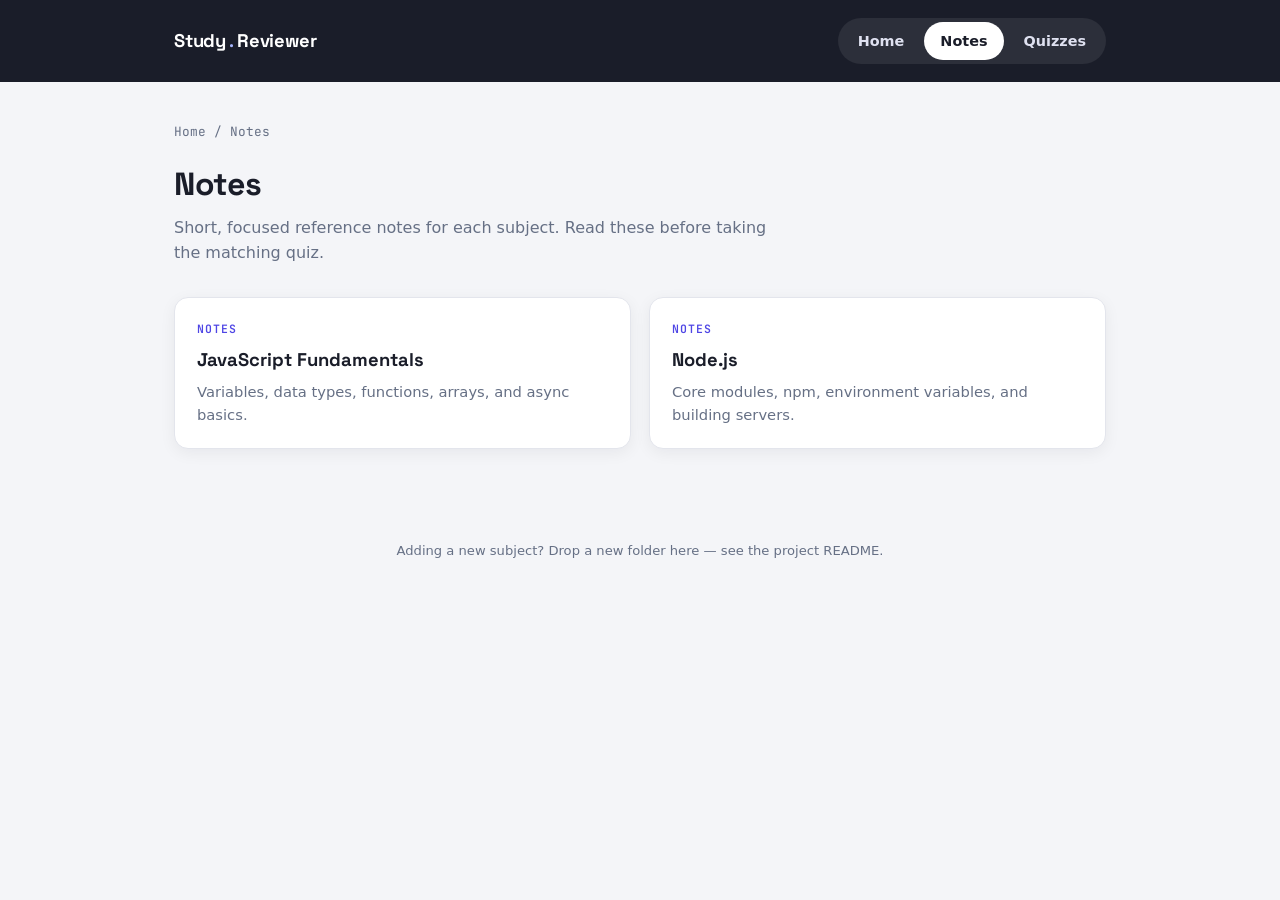
==== notes/index.html @ 321b6158 "revamp" ====
<!DOCTYPE html>
<html lang="en">
<head>
<meta charset="UTF-8">
<meta name="viewport" content="width=device-width, initial-scale=1.0">
<title>Notes — Study Reviewer</title>
<link rel="stylesheet" href="../assets/css/style.css">
</head>
<body>

<header class="site-header">
  <div class="site-header__inner">
    <a class="brand" href="../index.html">Study<span>.</span>Reviewer</a>
    <nav class="site-nav">
      <a href="../index.html">Home</a>
      <a href="index.html" class="is-active">Notes</a>
      <a href="../quizzes/index.html">Quizzes</a>
    </nav>
  </div>
</header>

<main>
  <div class="breadcrumb"><a href="../index.html">Home</a> / Notes</div>
  <h1 class="page-title">Notes</h1>
  <p class="page-subtitle">Short, focused reference notes for each subject. Read these before taking the matching quiz.</p>

  <div class="card-grid">
    <a class="card" href="javascript/index.html">
      <span class="card__eyebrow">Notes</span>
      <h3 class="card__title">JavaScript Fundamentals</h3>
      <p class="card__desc">Variables, data types, functions, arrays, and async basics.</p>
    </a>
    <a class="card" href="nodejs/index.html">
      <span class="card__eyebrow">Notes</span>
      <h3 class="card__title">Node.js</h3>
      <p class="card__desc">Core modules, npm, environment variables, and building servers.</p>
    </a>
  </div>
</main>

<footer class="site-footer">Adding a new subject? Drop a new folder here — see the project README.</footer>

</body>
</html>
---- assets/css/style.css ----
/* ==========================================================================
   Study Reviewer — shared stylesheet
   Used by every page in the site (root, /notes/**, /quizzes/**)
   ========================================================================== */

@import url('https://fonts.googleapis.com/css2?family=Space+Grotesk:wght@500;600;700&family=JetBrains+Mono:wght@400;600&display=swap');

:root {
  --bg: #f4f5f8;
  --surface: #ffffff;
  --ink: #1a1d29;
  --muted: #667085;
  --border: #e3e5ec;

  --accent: #4f46e5;
  --accent-dark: #3730a3;
  --accent-soft: #eef0fd;

  --good: #16a34a;
  --good-soft: #e9f8ee;
  --bad: #dc2626;
  --bad-soft: #fdecec;

  --radius: 14px;
  --radius-sm: 8px;
  --shadow: 0 4px 16px rgba(20, 22, 40, 0.06);

  --font-display: 'Space Grotesk', system-ui, sans-serif;
  --font-body: system-ui, -apple-system, 'Segoe UI', Roboto, sans-serif;
  --font-mono: 'JetBrains Mono', 'Courier New', Courier, monospace;
}

* { box-sizing: border-box; }

html { scroll-behavior: smooth; }

body {
  margin: 0;
  min-height: 100vh;
  background: var(--bg);
  color: var(--ink);
  font-family: var(--font-body);
  line-height: 1.55;
}

a { color: var(--accent); text-decoration: none; }
a:hover { text-decoration: underline; }

img, svg { max-width: 100%; }

/* ---------- Layout shell ---------- */

.site-header {
  background: var(--ink);
  color: #fff;
}

.site-header__inner {
  max-width: 980px;
  margin: 0 auto;
  padding: 18px 24px;
  display: flex;
  align-items: center;
  justify-content: space-between;
  flex-wrap: wrap;
  gap: 12px;
}

.brand {
  font-family: var(--font-display);
  font-weight: 700;
  font-size: 1.15rem;
  color: #fff;
  letter-spacing: -0.01em;
}

.brand span {
  color: #a5b4fc;
  font-family: var(--font-mono);
  font-weight: 400;
}

.brand:hover { text-decoration: none; opacity: 0.9; }

.site-nav {
  display: flex;
  gap: 4px;
  background: rgba(255, 255, 255, 0.08);
  padding: 4px;
  border-radius: 999px;
}

.site-nav a {
  color: #dfe1f0;
  font-size: 0.9rem;
  font-weight: 600;
  padding: 8px 16px;
  border-radius: 999px;
}

.site-nav a:hover { text-decoration: none; background: rgba(255, 255, 255, 0.08); }

.site-nav a.is-active {
  background: #fff;
  color: var(--ink);
}

main {
  max-width: 980px;
  margin: 0 auto;
  padding: 40px 24px 64px;
}

.breadcrumb {
  font-family: var(--font-mono);
  font-size: 0.8rem;
  color: var(--muted);
  margin-bottom: 18px;
}

.breadcrumb a { color: var(--muted); }
.breadcrumb a:hover { color: var(--accent); }

.site-footer {
  text-align: center;
  padding: 28px 24px 40px;
  color: var(--muted);
  font-size: 0.82rem;
}

/* ---------- Page headers ---------- */

.page-title {
  font-family: var(--font-display);
  font-size: 2rem;
  font-weight: 700;
  letter-spacing: -0.01em;
  margin: 0 0 6px;
}

.page-subtitle {
  color: var(--muted);
  margin: 0 0 32px;
  max-width: 60ch;
}

/* ---------- Topic / section cards (home, notes hub, quizzes hub) ---------- */

.card-grid {
  display: grid;
  grid-template-columns: repeat(auto-fit, minmax(230px, 1fr));
  gap: 18px;
}

.card {
  display: block;
  background: var(--surface);
  border: 1px solid var(--border);
  border-radius: var(--radius);
  padding: 22px;
  box-shadow: var(--shadow);
  transition: transform 0.15s ease, box-shadow 0.15s ease;
}

a.card:hover {
  text-decoration: none;
  transform: translateY(-2px);
  box-shadow: 0 8px 24px rgba(20, 22, 40, 0.1);
}

.card__eyebrow {
  font-family: var(--font-mono);
  font-size: 0.72rem;
  text-transform: uppercase;
  letter-spacing: 0.08em;
  color: var(--accent);
  font-weight: 600;
  margin-bottom: 8px;
  display: block;
}

.card__title {
  font-family: var(--font-display);
  font-size: 1.15rem;
  font-weight: 700;
  color: var(--ink);
  margin: 0 0 6px;
}

.card__desc {
  color: var(--muted);
  font-size: 0.92rem;
  margin: 0;
}

/* ---------- Section hub blocks (used on home page) ---------- */

.hub-section { margin-bottom: 44px; }

.hub-section__head {
  display: flex;
  align-items: baseline;
  justify-content: space-between;
  margin-bottom: 14px;
}

.hub-section__head h2 {
  font-family: var(--font-display);
  font-size: 1.3rem;
  margin: 0;
}

.hub-section__head a {
  font-size: 0.85rem;
  font-weight: 600;
}

/* ---------- Notes pages ---------- */

.notes-content {
  background: var(--surface);
  border: 1px solid var(--border);
  border-radius: var(--radius);
  box-shadow: var(--shadow);
  padding: 32px clamp(20px, 4vw, 44px);
}

.notes-content h2 {
  font-family: var(--font-display);
  font-size: 1.35rem;
  margin: 36px 0 12px;
  padding-top: 8px;
  border-top: 1px solid var(--border);
}

.notes-content h2:first-child {
  margin-top: 0;
  padding-top: 0;
  border-top: none;
}

.notes-content h3 {
  font-family: var(--font-display);
  font-size: 1.05rem;
  margin: 22px 0 8px;
}

.notes-content p { margin: 0 0 12px; }

.notes-content ul, .notes-content ol {
  margin: 0 0 14px;
  padding-left: 22px;
}

.notes-content li { margin-bottom: 6px; }

.notes-content code {
  font-family: var(--font-mono);
  background: var(--accent-soft);
  color: var(--accent-dark);
  padding: 2px 6px;
  border-radius: 4px;
  font-size: 0.88em;
}

.notes-content pre {
  background: var(--ink);
  color: #e6e8f5;
  padding: 16px 18px;
  border-radius: var(--radius-sm);
  overflow-x: auto;
  margin: 0 0 16px;
}

.notes-content pre code {
  background: none;
  color: inherit;
  padding: 0;
}

.note-tip {
  background: var(--good-soft);
  border-left: 4px solid var(--good);
  padding: 12px 16px;
  border-radius: var(--radius-sm);
  font-size: 0.92rem;
  margin: 0 0 16px;
}

/* ---------- Quiz set selection ---------- */

.set-grid {
  display: grid;
  grid-template-columns: repeat(auto-fit, minmax(220px, 1fr));
  gap: 16px;
}

.set-card {
  background: var(--surface);
  border: 2px solid var(--border);
  border-radius: var(--radius);
  padding: 20px;
  text-align: left;
  cursor: pointer;
  font-family: var(--font-body);
  transition: 0.15s ease;
}

.set-card:hover {
  border-color: var(--accent);
  transform: translateY(-2px);
  box-shadow: var(--shadow);
}

.set-card__label {
  font-family: var(--font-display);
  font-weight: 700;
  font-size: 1.05rem;
  margin-bottom: 4px;
}

.set-card__count {
  font-family: var(--font-mono);
  font-size: 0.8rem;
  color: var(--muted);
}

/* ---------- Quiz runner ---------- */

.quiz-shell {
  background: var(--surface);
  border: 1px solid var(--border);
  border-radius: var(--radius);
  box-shadow: var(--shadow);
  padding: clamp(20px, 4vw, 36px);
}

.quiz-progress {
  font-family: var(--font-mono);
  font-size: 0.8rem;
  color: var(--muted);
  margin-bottom: 10px;
}

.progress-bar {
  height: 6px;
  background: var(--border);
  border-radius: 999px;
  overflow: hidden;
  margin-bottom: 24px;
}

.progress-bar__fill {
  height: 100%;
  background: var(--accent);
  border-radius: 999px;
  transition: width 0.25s ease;
}

.question-text {
  font-family: var(--font-display);
  font-size: 1.2rem;
  font-weight: 600;
  line-height: 1.5;
  white-space: pre-wrap;
  word-break: break-word;
  margin-bottom: 22px;
}

.options {
  display: flex;
  flex-direction: column;
  gap: 10px;
}

.option-btn {
  width: 100%;
  text-align: left;
  padding: 14px 16px;
  font-size: 0.98rem;
  font-family: var(--font-body);
  font-weight: 500;
  border: 2px solid var(--border);
  border-radius: var(--radius-sm);
  background: #fff;
  cursor: pointer;
  transition: 0.15s ease;
}

.option-btn:hover:not(:disabled) {
  border-color: var(--accent);
  background: var(--accent-soft);
}

.option-btn:disabled { cursor: default; }

.option-btn.is-correct {
  border-color: var(--good);
  background: var(--good-soft);
  color: #14532d;
}

.option-btn.is-wrong {
  border-color: var(--bad);
  background: var(--bad-soft);
  color: #7f1d1d;
}

.quiz-feedback {
  margin-top: 16px;
  font-weight: 600;
  font-size: 0.95rem;
  min-height: 1.3em;
}

.quiz-feedback.correct { color: var(--good); }
.quiz-feedback.wrong { color: var(--bad); }

.quiz-actions {
  margin-top: 20px;
  display: flex;
  justify-content: flex-end;
}

.btn {
  display: inline-block;
  font-family: var(--font-body);
  font-weight: 600;
  font-size: 0.92rem;
  padding: 11px 20px;
  border-radius: 999px;
  border: none;
  cursor: pointer;
  background: var(--accent);
  color: #fff;
  transition: background 0.15s ease;
}

.btn:hover { background: var(--accent-dark); text-decoration: none; }

.btn-ghost {
  background: transparent;
  color: var(--ink);
  border: 2px solid var(--border);
}

.btn-ghost:hover { border-color: var(--accent); color: var(--accent); background: transparent; }

/* ---------- Quiz results ---------- */

.result-panel { text-align: center; padding: 20px 0; }

.result-panel__emoji { font-size: 2.6rem; margin-bottom: 6px; }

.result-panel__score {
  font-family: var(--font-display);
  font-size: 2.2rem;
  font-weight: 700;
  margin: 4px 0 6px;
}

.result-panel__note { color: var(--muted); margin-bottom: 26px; }

.result-actions {
  display: flex;
  gap: 12px;
  justify-content: center;
  flex-wrap: wrap;
}

/* ---------- Responsive ---------- */

@media (max-width: 640px) {
  .site-header__inner { padding: 14px 16px; }
  main { padding: 28px 16px 48px; }
  .page-title { font-size: 1.6rem; }
  .site-nav a { padding: 7px 12px; font-size: 0.84rem; }
  .notes-content { padding: 22px 18px; }
  .question-text { font-size: 1.05rem; }
}
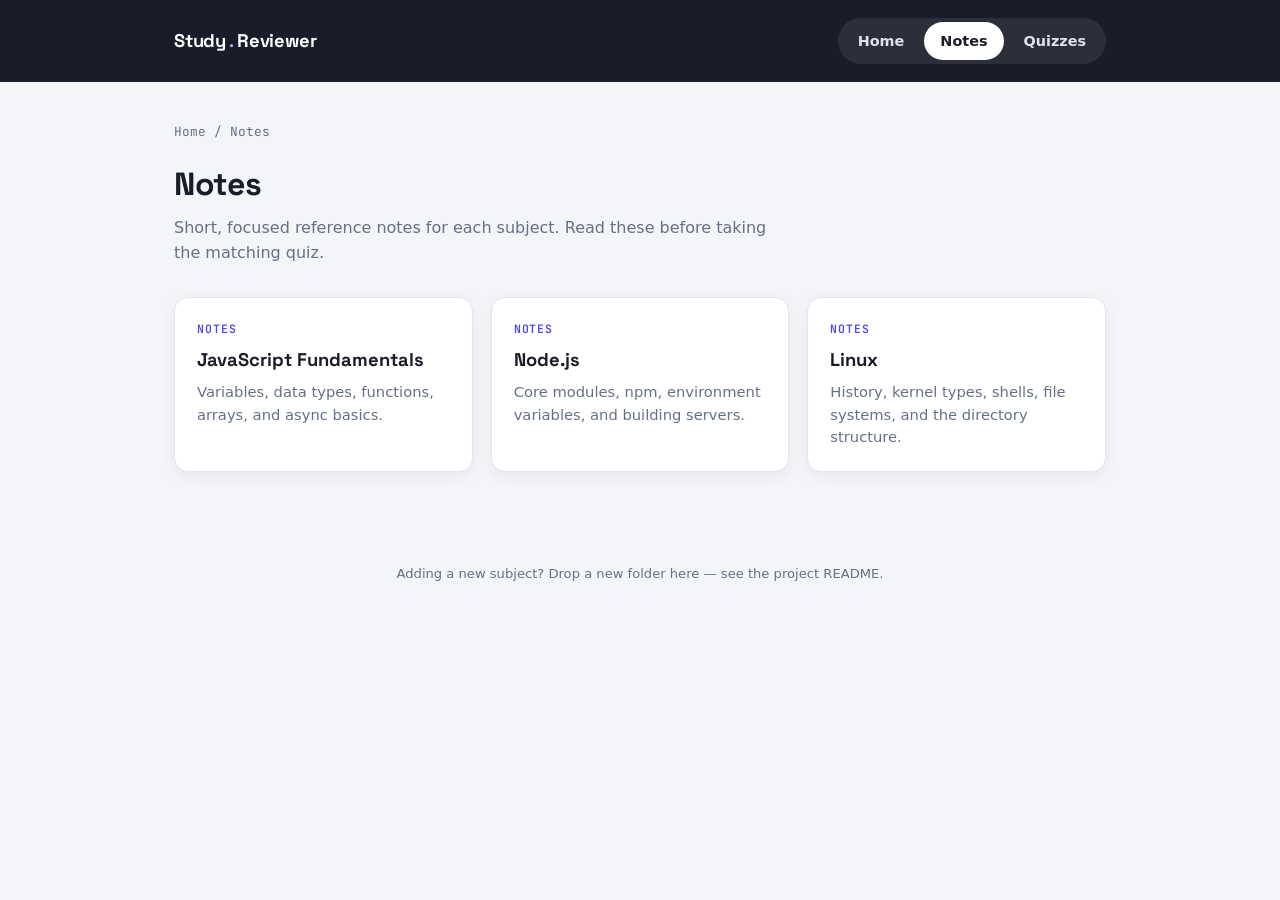
==== commit 1e8e2e34: "Add linux reviewer files" ====
--- a/notes/index.html
+++ b/notes/index.html
@@ -35,10 +35,15 @@
       <h3 class="card__title">Node.js</h3>
       <p class="card__desc">Core modules, npm, environment variables, and building servers.</p>
     </a>
+    <a class="card" href="linux/index.html">
+      <span class="card__eyebrow">Notes</span>
+      <h3 class="card__title">Linux</h3>
+      <p class="card__desc">History, kernel types, shells, file systems, and the directory structure.</p>
+    </a>
   </div>
 </main>
 
 <footer class="site-footer">Adding a new subject? Drop a new folder here — see the project README.</footer>
 
 </body>
-</html>
+</html>
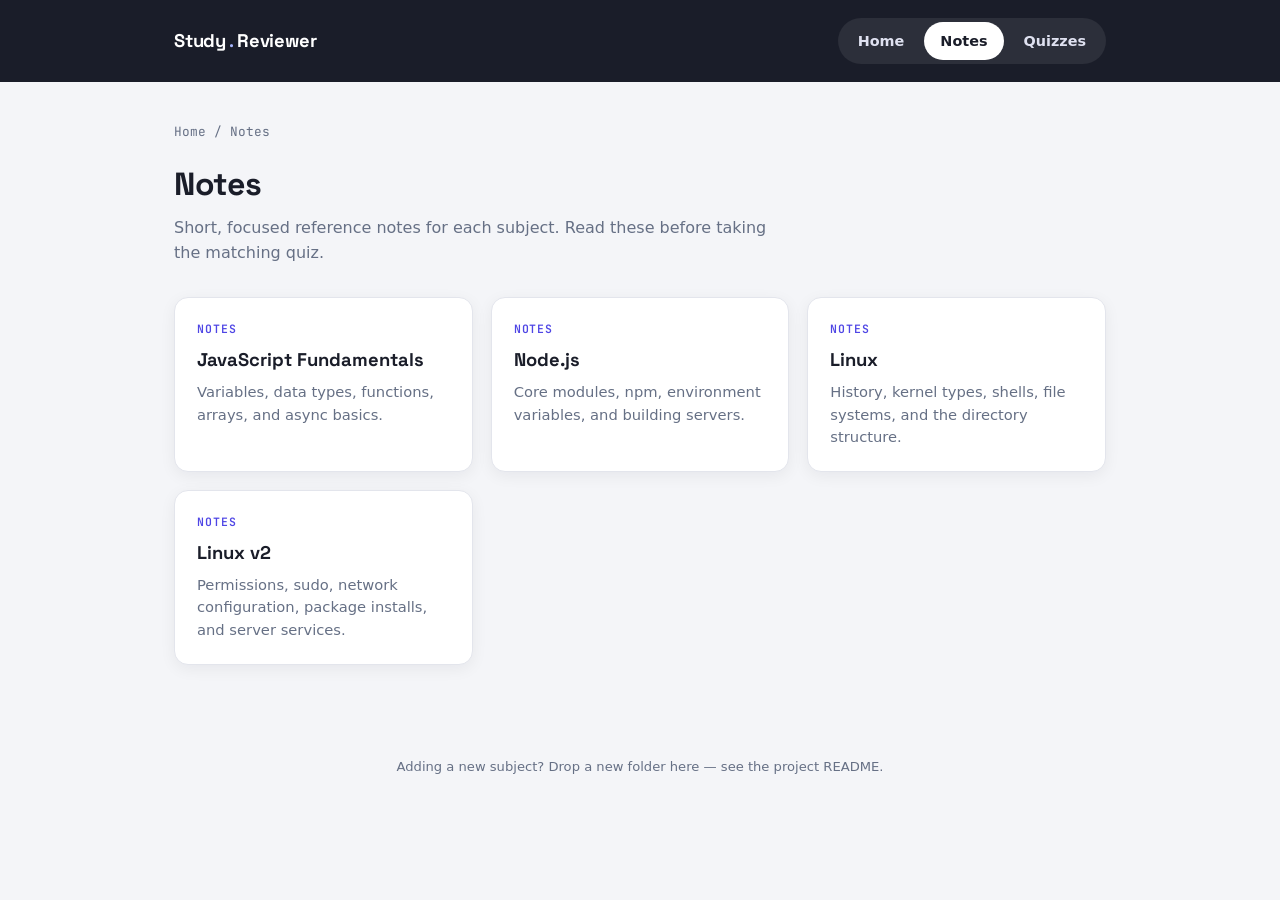
==== commit 6fb11fb0: "Add linux-v2 reviewer" ====
--- a/notes/index.html
+++ b/notes/index.html
@@ -40,6 +40,11 @@
       <h3 class="card__title">Linux</h3>
       <p class="card__desc">History, kernel types, shells, file systems, and the directory structure.</p>
     </a>
+    <a class="card" href="linux-v2/index.html">
+      <span class="card__eyebrow">Notes</span>
+      <h3 class="card__title">Linux v2</h3>
+      <p class="card__desc">Permissions, sudo, network configuration, package installs, and server services.</p>
+    </a>
   </div>
 </main>
 
